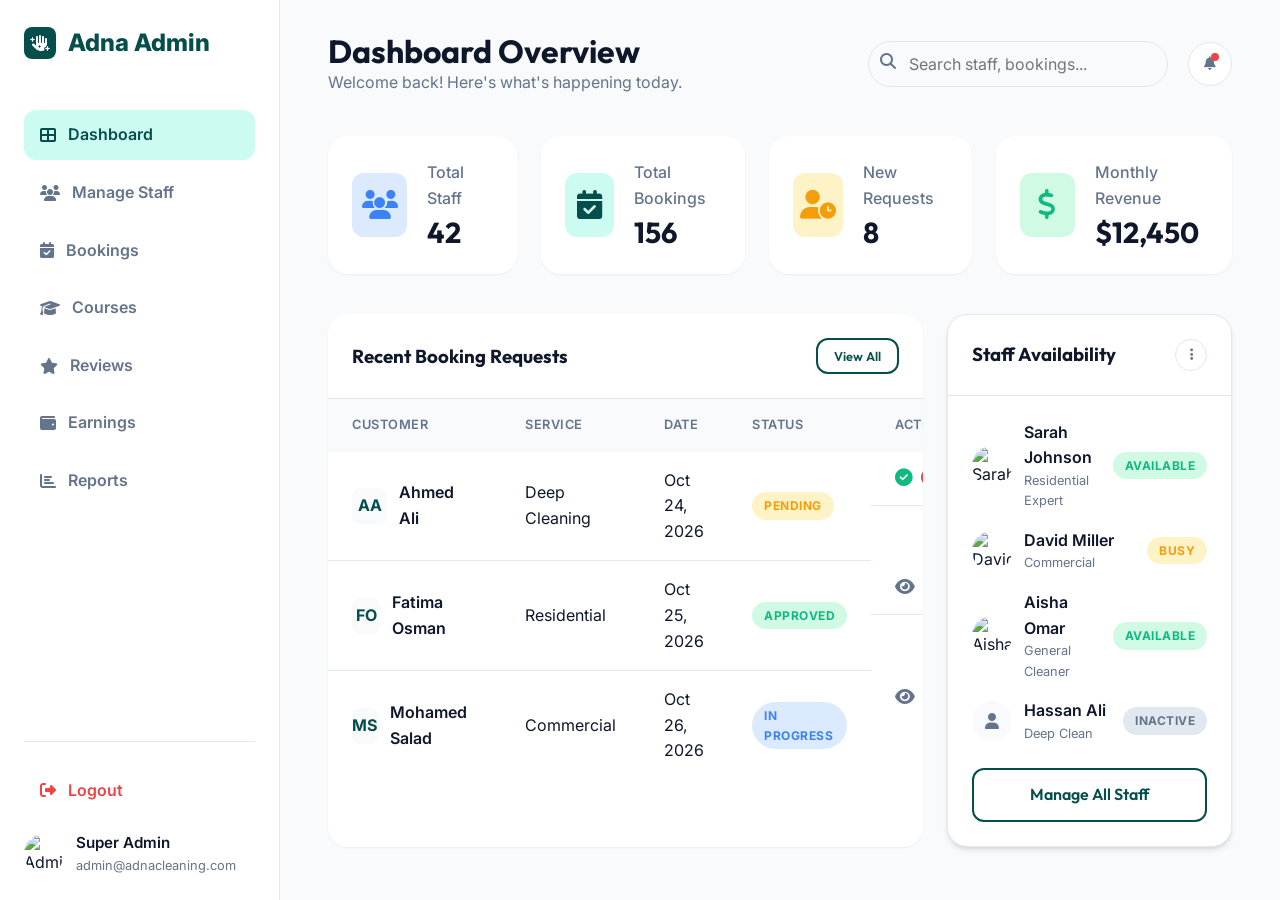
==== admin.html @ 14b56b82 "Initial commit" ====
<!DOCTYPE html>
<html lang="en">
<head>
    <meta charset="UTF-8">
    <meta name="viewport" content="width=device-width, initial-scale=1.0">
    <title>Admin Dashboard - Adna Cleaning</title>
    <link rel="stylesheet" href="style.css">
    <link rel="stylesheet" href="https://cdnjs.cloudflare.com/ajax/libs/font-awesome/6.4.0/css/all.min.css">
</head>
<body class="dashboard-layout">

    <!-- Sidebar -->
    <aside class="sidebar">
        <div class="sidebar-logo">
            <div class="icon-box" style="background: var(--primary); color: white; width: 32px; height: 32px; border-radius: 8px; display: flex; align-items: center; justify-content: center; font-size: 1rem;">
                <i class="fas fa-hand-sparkles"></i>
            </div>
            Adna Admin
        </div>
        
        <nav class="nav-menu">
            <a href="#" class="nav-item active"><i class="fas fa-th-large"></i> Dashboard</a>
            <a href="#" class="nav-item"><i class="fas fa-users"></i> Manage Staff</a>
            <a href="#" class="nav-item"><i class="fas fa-calendar-check"></i> Bookings</a>
            <a href="#" class="nav-item"><i class="fas fa-graduation-cap"></i> Courses</a>
            <a href="#" class="nav-item"><i class="fas fa-star"></i> Reviews</a>
            <a href="#" class="nav-item"><i class="fas fa-wallet"></i> Earnings</a>
            <a href="#" class="nav-item"><i class="fas fa-chart-bar"></i> Reports</a>
        </nav>
        
        <div class="sidebar-footer">
            <a href="login.html" class="nav-item" style="color: var(--danger);"><i class="fas fa-sign-out-alt"></i> Logout</a>
            <div style="margin-top: 16px;">
                <div class="user-profile-sm">
                    <img src="https://ui-avatars.com/api/?name=Admin+User&background=0d9488&color=fff" alt="Admin">
                    <div>
                        <p>Super Admin</p>
                        <p>admin@adnacleaning.com</p>
                    </div>
                </div>
            </div>
        </div>
    </aside>

    <!-- Main Content -->
    <main class="main-content">
        
        <!-- Topbar -->
        <header class="topbar">
            <div>
                <h1 class="page-title">Dashboard Overview</h1>
                <p style="color: var(--text-muted);">Welcome back! Here's what's happening today.</p>
            </div>
            
            <div class="topbar-actions">
                <div style="position: relative;">
                    <i class="fas fa-search" style="position: absolute; left: 12px; top: 12px; color: var(--text-muted);"></i>
                    <input type="text" class="form-control" style="padding-left: 40px; border-radius: var(--radius-full); width: 300px;" placeholder="Search staff, bookings...">
                </div>
                
                <button class="icon-btn">
                    <i class="fas fa-bell"></i>
                    <span class="notification-dot"></span>
                </button>
            </div>
        </header>
        
        <!-- Metrics -->
        <div class="metrics-grid">
            <div class="metric-card animate-fade-in delay-100">
                <div class="metric-icon blue"><i class="fas fa-users"></i></div>
                <div class="metric-info">
                    <p>Total Staff</p>
                    <h3>42</h3>
                </div>
            </div>
            
            <div class="metric-card animate-fade-in delay-200">
                <div class="metric-icon teal"><i class="fas fa-calendar-check"></i></div>
                <div class="metric-info">
                    <p>Total Bookings</p>
                    <h3>156</h3>
                </div>
            </div>
            
            <div class="metric-card animate-fade-in delay-300">
                <div class="metric-icon orange"><i class="fas fa-user-clock"></i></div>
                <div class="metric-info">
                    <p>New Requests</p>
                    <h3>8</h3>
                </div>
            </div>
            
            <div class="metric-card animate-fade-in delay-300">
                <div class="metric-icon green"><i class="fas fa-dollar-sign"></i></div>
                <div class="metric-info">
                    <p>Monthly Revenue</p>
                    <h3>$12,450</h3>
                </div>
            </div>
        </div>
        
        <!-- Content Grid -->
        <div class="grid grid-cols-3 gap-6 animate-fade-in delay-300">
            <!-- Recent Bookings Table -->
            <div class="table-wrapper" style="grid-column: span 2;">
                <div class="table-header">
                    <h3>Recent Booking Requests</h3>
                    <a href="#" class="btn btn-outline" style="padding: 6px 16px; font-size: 0.8rem;">View All</a>
                </div>
                <table>
                    <thead>
                        <tr>
                            <th>Customer</th>
                            <th>Service</th>
                            <th>Date</th>
                            <th>Status</th>
                            <th>Actions</th>
                        </tr>
                    </thead>
                    <tbody>
                        <tr>
                            <td>
                                <div class="td-user">
                                    <div style="width: 36px; height: 36px; border-radius: 8px; background: var(--bg-main); display: flex; align-items: center; justify-content: center; font-weight: bold; color: var(--primary);">AA</div>
                                    <span>Ahmed Ali</span>
                                </div>
                            </td>
                            <td>Deep Cleaning</td>
                            <td>Oct 24, 2026</td>
                            <td><span class="badge badge-warning">Pending</span></td>
                            <td class="actions">
                                <button title="Approve" style="color: var(--success);"><i class="fas fa-check-circle"></i></button>
                                <button title="Reject" style="color: var(--danger);"><i class="fas fa-times-circle"></i></button>
                            </td>
                        </tr>
                        <tr>
                            <td>
                                <div class="td-user">
                                    <div style="width: 36px; height: 36px; border-radius: 8px; background: var(--bg-main); display: flex; align-items: center; justify-content: center; font-weight: bold; color: var(--primary);">FO</div>
                                    <span>Fatima Osman</span>
                                </div>
                            </td>
                            <td>Residential</td>
                            <td>Oct 25, 2026</td>
                            <td><span class="badge badge-success">Approved</span></td>
                            <td class="actions">
                                <button title="View Details"><i class="fas fa-eye"></i></button>
                            </td>
                        </tr>
                        <tr>
                            <td>
                                <div class="td-user">
                                    <div style="width: 36px; height: 36px; border-radius: 8px; background: var(--bg-main); display: flex; align-items: center; justify-content: center; font-weight: bold; color: var(--primary);">MS</div>
                                    <span>Mohamed Salad</span>
                                </div>
                            </td>
                            <td>Commercial</td>
                            <td>Oct 26, 2026</td>
                            <td><span class="badge badge-info">In Progress</span></td>
                            <td class="actions">
                                <button title="View Details"><i class="fas fa-eye"></i></button>
                            </td>
                        </tr>
                    </tbody>
                </table>
            </div>
            
            <!-- Staff Overview -->
            <div class="card" style="padding: 0; overflow: hidden;">
                <div class="table-header">
                    <h3>Staff Availability</h3>
                    <button class="icon-btn" style="width: 32px; height: 32px;"><i class="fas fa-ellipsis-v"></i></button>
                </div>
                <div style="padding: 24px;">
                    <div style="display: flex; align-items: center; justify-content: space-between; margin-bottom: 16px;">
                        <div class="td-user">
                            <img src="https://images.unsplash.com/photo-1573496359142-b8d87734a5a2?auto=format&fit=crop&q=80&w=100" alt="Sarah">
                            <div>
                                <span>Sarah Johnson</span>
                                <p style="font-size: 0.8rem; color: var(--text-muted);">Residential Expert</p>
                            </div>
                        </div>
                        <span class="badge badge-success">Available</span>
                    </div>
                    
                    <div style="display: flex; align-items: center; justify-content: space-between; margin-bottom: 16px;">
                        <div class="td-user">
                            <img src="https://images.unsplash.com/photo-1560250097-0b93528c311a?auto=format&fit=crop&q=80&w=100" alt="David">
                            <div>
                                <span>David Miller</span>
                                <p style="font-size: 0.8rem; color: var(--text-muted);">Commercial</p>
                            </div>
                        </div>
                        <span class="badge badge-warning">Busy</span>
                    </div>
                    
                    <div style="display: flex; align-items: center; justify-content: space-between; margin-bottom: 16px;">
                        <div class="td-user">
                            <img src="https://images.unsplash.com/photo-1580489944761-15a19d654956?auto=format&fit=crop&q=80&w=100" alt="Aisha">
                            <div>
                                <span>Aisha Omar</span>
                                <p style="font-size: 0.8rem; color: var(--text-muted);">General Cleaner</p>
                            </div>
                        </div>
                        <span class="badge badge-success">Available</span>
                    </div>
                    
                    <div style="display: flex; align-items: center; justify-content: space-between;">
                        <div class="td-user">
                            <div style="width: 40px; height: 40px; border-radius: 50%; background: var(--bg-main); display: flex; align-items: center; justify-content: center; font-weight: bold; color: var(--text-muted);"><i class="fas fa-user"></i></div>
                            <div>
                                <span>Hassan Ali</span>
                                <p style="font-size: 0.8rem; color: var(--text-muted);">Deep Clean</p>
                            </div>
                        </div>
                        <span class="badge" style="background: var(--border); color: var(--text-muted);">Inactive</span>
                    </div>
                    
                    <a href="#" class="btn btn-outline" style="width: 100%; margin-top: 24px; text-align: center;">Manage All Staff</a>
                </div>
            </div>
        </div>
        
    </main>

</body>
</html>
---- style.css ----
@import url('https://fonts.googleapis.com/css2?family=Outfit:wght@300;400;500;600;700;800&family=Inter:wght@400;500;600&display=swap');

:root {
    /* Color Palette */
    --primary: #064e4b; /* Deep Teal */
    --primary-light: #0d9488;
    --secondary: #14b8a6; /* Vibrant Teal */
    --secondary-light: #ccfbf1;
    --accent: #f59e0b; /* Amber */
    --bg-main: #f8fafc;
    --bg-card: #ffffff;
    --text-main: #0f172a;
    --text-muted: #64748b;
    --border: #e2e8f0;
    
    /* Status Colors */
    --success: #10b981;
    --success-bg: #d1fae5;
    --warning: #f59e0b;
    --warning-bg: #fef3c7;
    --danger: #ef4444;
    --danger-bg: #fee2e2;
    --info: #3b82f6;
    --info-bg: #dbeafe;

    /* Typography */
    --font-heading: 'Outfit', sans-serif;
    --font-body: 'Inter', sans-serif;

    /* Shadows & Effects */
    --shadow-sm: 0 1px 2px 0 rgb(0 0 0 / 0.05);
    --shadow-md: 0 4px 6px -1px rgb(0 0 0 / 0.1), 0 2px 4px -2px rgb(0 0 0 / 0.1);
    --shadow-lg: 0 10px 15px -3px rgb(0 0 0 / 0.1), 0 4px 6px -4px rgb(0 0 0 / 0.05);
    --shadow-xl: 0 20px 25px -5px rgb(0 0 0 / 0.1), 0 8px 10px -6px rgb(0 0 0 / 0.1);
    --shadow-glow: 0 0 20px rgba(20, 184, 166, 0.3);
    
    --radius-sm: 8px;
    --radius-md: 12px;
    --radius-lg: 20px;
    --radius-full: 9999px;
    
    --transition: all 0.3s cubic-bezier(0.4, 0, 0.2, 1);
}

/* Reset */
* {
    margin: 0;
    padding: 0;
    box-sizing: border-box;
}

body {
    font-family: var(--font-body);
    background-color: var(--bg-main);
    color: var(--text-main);
    line-height: 1.6;
    -webkit-font-smoothing: antialiased;
}

h1, h2, h3, h4, h5, h6 {
    font-family: var(--font-heading);
    font-weight: 700;
    line-height: 1.2;
    color: var(--text-main);
}

a {
    text-decoration: none;
    color: inherit;
    transition: var(--transition);
}

ul {
    list-style: none;
}

img {
    max-width: 100%;
    height: auto;
    display: block;
}

/* Layout Utilities */
.container {
    max-width: 1280px;
    margin: 0 auto;
    padding: 0 24px;
}

.flex { display: flex; }
.flex-col { flex-direction: column; }
.items-center { align-items: center; }
.justify-between { justify-content: space-between; }
.justify-center { justify-content: center; }
.gap-1 { gap: 4px; }
.gap-2 { gap: 8px; }
.gap-3 { gap: 12px; }
.gap-4 { gap: 16px; }
.gap-6 { gap: 24px; }
.gap-8 { gap: 32px; }

.grid { display: grid; }
.grid-cols-2 { grid-template-columns: repeat(2, 1fr); }
.grid-cols-3 { grid-template-columns: repeat(3, 1fr); }
.grid-cols-4 { grid-template-columns: repeat(4, 1fr); }

/* Components */
.btn {
    display: inline-flex;
    align-items: center;
    justify-content: center;
    gap: 8px;
    padding: 12px 24px;
    border-radius: var(--radius-md);
    font-family: var(--font-heading);
    font-weight: 600;
    font-size: 1rem;
    cursor: pointer;
    border: none;
    outline: none;
    transition: var(--transition);
}

.btn-primary {
    background-color: var(--primary);
    color: white;
    box-shadow: 0 4px 14px rgba(6, 78, 75, 0.3);
}

.btn-primary:hover {
    background-color: var(--primary-light);
    transform: translateY(-2px);
    box-shadow: 0 6px 20px rgba(6, 78, 75, 0.4);
}

.btn-secondary {
    background-color: var(--secondary-light);
    color: var(--primary);
}

.btn-secondary:hover {
    background-color: var(--secondary);
    color: white;
    transform: translateY(-2px);
}

.btn-outline {
    background-color: transparent;
    color: var(--primary);
    border: 2px solid var(--primary);
}

.btn-outline:hover {
    background-color: var(--primary);
    color: white;
}

.card {
    background: var(--bg-card);
    border-radius: var(--radius-lg);
    padding: 32px;
    box-shadow: var(--shadow-md);
    border: 1px solid var(--border);
    transition: var(--transition);
}

.card:hover {
    box-shadow: var(--shadow-xl);
    transform: translateY(-5px);
}

.badge {
    display: inline-flex;
    align-items: center;
    padding: 4px 12px;
    border-radius: var(--radius-full);
    font-size: 0.75rem;
    font-weight: 700;
    text-transform: uppercase;
    letter-spacing: 0.5px;
}

.badge-success { background: var(--success-bg); color: var(--success); }
.badge-warning { background: var(--warning-bg); color: var(--warning); }
.badge-danger { background: var(--danger-bg); color: var(--danger); }
.badge-info { background: var(--info-bg); color: var(--info); }

/* Form Elements */
.form-group {
    margin-bottom: 20px;
}

.form-label {
    display: block;
    margin-bottom: 8px;
    font-weight: 500;
    color: var(--text-main);
    font-size: 0.9rem;
}

.form-control {
    width: 100%;
    padding: 12px 16px;
    border-radius: var(--radius-md);
    border: 1px solid var(--border);
    background-color: var(--bg-main);
    font-family: var(--font-body);
    font-size: 1rem;
    color: var(--text-main);
    transition: var(--transition);
}

.form-control:focus {
    outline: none;
    border-color: var(--secondary);
    box-shadow: 0 0 0 3px var(--secondary-light);
    background-color: var(--bg-card);
}

textarea.form-control {
    min-height: 120px;
    resize: vertical;
}

/* Animations */
@keyframes fadeIn {
    from { opacity: 0; transform: translateY(20px); }
    to { opacity: 1; transform: translateY(0); }
}

.animate-fade-in {
    animation: fadeIn 0.8s cubic-bezier(0.4, 0, 0.2, 1) forwards;
}

.delay-100 { animation-delay: 100ms; }
.delay-200 { animation-delay: 200ms; }
.delay-300 { animation-delay: 300ms; }

/* ------------------------------------- */
/* Page Specific: Landing Page          */
/* ------------------------------------- */

/* Navbar */
.navbar {
    position: fixed;
    top: 0;
    left: 0;
    width: 100%;
    height: 80px;
    background: rgba(255, 255, 255, 0.9);
    backdrop-filter: blur(10px);
    -webkit-backdrop-filter: blur(10px);
    border-bottom: 1px solid rgba(226, 232, 240, 0.8);
    z-index: 1000;
    display: flex;
    align-items: center;
}

.navbar .container {
    display: flex;
    justify-content: space-between;
    align-items: center;
    width: 100%;
}

.nav-brand {
    display: flex;
    align-items: center;
    gap: 12px;
    font-family: var(--font-heading);
    font-size: 1.5rem;
    font-weight: 800;
    color: var(--primary);
}

.nav-brand .icon-box {
    width: 40px;
    height: 40px;
    background: var(--primary);
    color: white;
    border-radius: var(--radius-sm);
    display: flex;
    align-items: center;
    justify-content: center;
    font-size: 1.2rem;
}

.nav-links {
    display: flex;
    gap: 32px;
    align-items: center;
}

.nav-links a {
    font-weight: 600;
    color: var(--text-muted);
    font-size: 0.95rem;
}

.nav-links a:hover {
    color: var(--primary);
}

/* Hero Section */
.hero {
    padding: 160px 0 100px;
    background: linear-gradient(135deg, var(--bg-main) 0%, #e0f2fe 100%);
    min-height: 100vh;
    display: flex;
    align-items: center;
    position: relative;
    overflow: hidden;
}

.hero::before {
    content: '';
    position: absolute;
    top: -10%;
    right: -5%;
    width: 50vw;
    height: 50vw;
    background: radial-gradient(circle, rgba(20,184,166,0.15) 0%, rgba(255,255,255,0) 70%);
    border-radius: 50%;
    z-index: 0;
}

.hero .container {
    display: grid;
    grid-template-columns: 1fr 1fr;
    gap: 60px;
    align-items: center;
    position: relative;
    z-index: 1;
}

.hero-content h1 {
    font-size: 4.5rem;
    letter-spacing: -1px;
    margin-bottom: 24px;
}

.hero-content h1 span {
    color: var(--secondary);
    position: relative;
}

.hero-content h1 span::after {
    content: '';
    position: absolute;
    bottom: 8px;
    left: 0;
    width: 100%;
    height: 12px;
    background: var(--secondary-light);
    z-index: -1;
    border-radius: 4px;
}

.hero-content p {
    font-size: 1.25rem;
    color: var(--text-muted);
    margin-bottom: 40px;
    max-width: 540px;
}

.hero-buttons {
    display: flex;
    gap: 16px;
}

.hero-image {
    position: relative;
}

.hero-image img {
    border-radius: var(--radius-lg);
    box-shadow: var(--shadow-xl);
    border: 8px solid white;
}

.floating-card {
    position: absolute;
    bottom: -30px;
    left: -40px;
    background: white;
    padding: 24px;
    border-radius: var(--radius-lg);
    box-shadow: var(--shadow-lg);
    display: flex;
    align-items: center;
    gap: 16px;
    animation: float 6s ease-in-out infinite;
}

@keyframes float {
    0% { transform: translateY(0px); }
    50% { transform: translateY(-15px); }
    100% { transform: translateY(0px); }
}

.floating-card .icon {
    width: 48px;
    height: 48px;
    background: var(--success-bg);
    color: var(--success);
    border-radius: var(--radius-sm);
    display: flex;
    align-items: center;
    justify-content: center;
    font-size: 1.5rem;
}

.floating-card .info p:first-child {
    font-size: 0.8rem;
    text-transform: uppercase;
    font-weight: 700;
    color: var(--text-muted);
}

.floating-card .info p:last-child {
    font-family: var(--font-heading);
    font-weight: 700;
    font-size: 1.2rem;
}

/* Services Section */
.services {
    padding: 100px 0;
    background: white;
}

.section-header {
    text-align: center;
    max-width: 600px;
    margin: 0 auto 60px;
}

.section-header .subtitle {
    color: var(--secondary);
    font-weight: 700;
    text-transform: uppercase;
    letter-spacing: 2px;
    font-size: 0.9rem;
    margin-bottom: 12px;
    display: block;
}

.section-header h2 {
    font-size: 3rem;
}

.service-card {
    text-align: center;
    padding: 48px 32px;
    border: 1px solid var(--border);
}

.service-card .icon {
    width: 80px;
    height: 80px;
    margin: 0 auto 24px;
    border-radius: var(--radius-md);
    display: flex;
    align-items: center;
    justify-content: center;
    font-size: 2.5rem;
    transition: var(--transition);
}

.service-card:hover .icon {
    transform: scale(1.1);
}

.service-card h3 {
    font-size: 1.5rem;
    margin-bottom: 16px;
}

.service-card p {
    color: var(--text-muted);
    margin-bottom: 24px;
}

.service-card a {
    color: var(--primary);
    font-weight: 600;
    display: inline-flex;
    align-items: center;
    gap: 8px;
}

.service-card a:hover {
    gap: 12px;
}

/* Staff Section */
.staff-preview {
    padding: 100px 0;
    background: var(--bg-main);
}

.staff-grid {
    display: grid;
    grid-template-columns: repeat(4, 1fr);
    gap: 32px;
}

.staff-member {
    background: white;
    border-radius: var(--radius-lg);
    overflow: hidden;
    box-shadow: var(--shadow-sm);
    transition: var(--transition);
}

.staff-member:hover {
    box-shadow: var(--shadow-lg);
    transform: translateY(-5px);
}

.staff-img {
    height: 240px;
    width: 100%;
    object-fit: cover;
}

.staff-info {
    padding: 24px;
}

.staff-info h4 {
    font-size: 1.25rem;
    margin-bottom: 4px;
}

.staff-info p.role {
    color: var(--secondary);
    font-weight: 500;
    font-size: 0.9rem;
    margin-bottom: 16px;
}

.staff-meta {
    display: flex;
    justify-content: space-between;
    align-items: center;
    padding-top: 16px;
    border-top: 1px solid var(--border);
}

.staff-meta .rating {
    color: var(--accent);
    font-weight: 600;
    display: flex;
    align-items: center;
    gap: 4px;
}

.staff-meta .price {
    font-family: var(--font-heading);
    font-weight: 700;
    color: var(--primary);
}

/* Footer */
.footer {
    background: var(--primary);
    color: white;
    padding: 80px 0 40px;
}

.footer-grid {
    display: grid;
    grid-template-columns: 2fr 1fr 1fr 1.5fr;
    gap: 60px;
    margin-bottom: 60px;
}

.footer-brand h2 {
    font-size: 2rem;
    margin-bottom: 16px;
    display: flex;
    align-items: center;
    gap: 12px;
}

.footer-brand p {
    color: #99f6e4;
    margin-bottom: 24px;
    max-width: 300px;
}

.social-links {
    display: flex;
    gap: 16px;
}

.social-links a {
    width: 40px;
    height: 40px;
    background: rgba(255,255,255,0.1);
    border-radius: 50%;
    display: flex;
    align-items: center;
    justify-content: center;
}

.social-links a:hover {
    background: var(--secondary);
}

.footer h4 {
    font-size: 1.2rem;
    margin-bottom: 24px;
}

.footer-links li {
    margin-bottom: 12px;
}

.footer-links a {
    color: #99f6e4;
}

.footer-links a:hover {
    color: white;
    padding-left: 8px;
}

.footer-contact li {
    display: flex;
    gap: 12px;
    margin-bottom: 16px;
    color: #99f6e4;
}

.footer-bottom {
    text-align: center;
    padding-top: 32px;
    border-top: 1px solid rgba(255,255,255,0.1);
    color: #99f6e4;
    font-size: 0.9rem;
}

/* ------------------------------------- */
/* Dashboard & Login Layouts            */
/* ------------------------------------- */

/* Login Page Layout */
.auth-wrapper {
    min-height: 100vh;
    display: flex;
    background: var(--bg-main);
}

.auth-sidebar {
    width: 45%;
    background: linear-gradient(135deg, var(--primary), var(--primary-light));
    color: white;
    padding: 60px;
    display: flex;
    flex-direction: column;
    justify-content: space-between;
}

.auth-content {
    flex: 1;
    display: flex;
    align-items: center;
    justify-content: center;
    padding: 40px;
}

.auth-form-container {
    width: 100%;
    max-width: 440px;
    background: white;
    padding: 48px;
    border-radius: var(--radius-lg);
    box-shadow: var(--shadow-lg);
}

.role-tabs {
    display: flex;
    gap: 8px;
    background: var(--bg-main);
    padding: 6px;
    border-radius: var(--radius-md);
    margin-bottom: 32px;
}

.role-tab {
    flex: 1;
    text-align: center;
    padding: 10px;
    border-radius: var(--radius-sm);
    font-weight: 600;
    cursor: pointer;
    transition: var(--transition);
}

.role-tab.active {
    background: white;
    color: var(--primary);
    box-shadow: var(--shadow-sm);
}

/* Dashboard Global Layout */
.dashboard-layout {
    display: flex;
    min-height: 100vh;
    background: var(--bg-main);
}

.sidebar {
    width: 280px;
    background: white;
    border-right: 1px solid var(--border);
    position: fixed;
    height: 100vh;
    padding: 24px;
    display: flex;
    flex-direction: column;
    z-index: 100;
}

.sidebar-logo {
    font-size: 1.5rem;
    font-weight: 800;
    color: var(--primary);
    display: flex;
    align-items: center;
    gap: 12px;
    margin-bottom: 48px;
}

.nav-menu {
    display: flex;
    flex-direction: column;
    gap: 8px;
    flex: 1;
}

.nav-item {
    display: flex;
    align-items: center;
    gap: 12px;
    padding: 12px 16px;
    border-radius: var(--radius-md);
    color: var(--text-muted);
    font-weight: 600;
    transition: var(--transition);
}

.nav-item:hover, .nav-item.active {
    background: var(--secondary-light);
    color: var(--primary);
}

.sidebar-footer {
    border-top: 1px solid var(--border);
    padding-top: 24px;
    margin-top: auto;
}

.user-profile-sm {
    display: flex;
    align-items: center;
    gap: 12px;
}

.user-profile-sm img {
    width: 40px;
    height: 40px;
    border-radius: 50%;
    object-fit: cover;
}

.user-profile-sm div p:first-child {
    font-weight: 600;
    font-size: 0.95rem;
}
.user-profile-sm div p:last-child {
    font-size: 0.8rem;
    color: var(--text-muted);
}

.main-content {
    flex: 1;
    margin-left: 280px;
    padding: 32px 48px;
}

.topbar {
    display: flex;
    justify-content: space-between;
    align-items: center;
    margin-bottom: 40px;
}

.page-title {
    font-size: 2rem;
}

.topbar-actions {
    display: flex;
    align-items: center;
    gap: 20px;
}

.icon-btn {
    width: 44px;
    height: 44px;
    border-radius: 50%;
    background: white;
    border: 1px solid var(--border);
    display: flex;
    align-items: center;
    justify-content: center;
    color: var(--text-muted);
    cursor: pointer;
    transition: var(--transition);
    position: relative;
}

.icon-btn:hover {
    border-color: var(--primary);
    color: var(--primary);
}

.notification-dot {
    position: absolute;
    top: 10px;
    right: 12px;
    width: 8px;
    height: 8px;
    background: var(--danger);
    border-radius: 50%;
}

/* Dashboard Metrics Grid */
.metrics-grid {
    display: grid;
    grid-template-columns: repeat(4, 1fr);
    gap: 24px;
    margin-bottom: 40px;
}

.metric-card {
    background: white;
    padding: 24px;
    border-radius: var(--radius-lg);
    box-shadow: var(--shadow-sm);
    display: flex;
    align-items: center;
    gap: 20px;
}

.metric-icon {
    width: 64px;
    height: 64px;
    border-radius: var(--radius-md);
    display: flex;
    align-items: center;
    justify-content: center;
    font-size: 1.8rem;
}

.metric-icon.blue { background: var(--info-bg); color: var(--info); }
.metric-icon.green { background: var(--success-bg); color: var(--success); }
.metric-icon.orange { background: var(--warning-bg); color: var(--warning); }
.metric-icon.teal { background: var(--secondary-light); color: var(--primary); }

.metric-info p {
    color: var(--text-muted);
    font-weight: 500;
    margin-bottom: 4px;
}

.metric-info h3 {
    font-size: 1.8rem;
}

/* Tables */
.table-wrapper {
    background: white;
    border-radius: var(--radius-lg);
    box-shadow: var(--shadow-sm);
    overflow: hidden;
}

.table-header {
    padding: 24px;
    border-bottom: 1px solid var(--border);
    display: flex;
    justify-content: space-between;
    align-items: center;
}

table {
    width: 100%;
    border-collapse: collapse;
}

th {
    background: var(--bg-main);
    padding: 16px 24px;
    text-align: left;
    font-weight: 600;
    color: var(--text-muted);
    text-transform: uppercase;
    font-size: 0.8rem;
    letter-spacing: 0.5px;
}

td {
    padding: 16px 24px;
    border-bottom: 1px solid var(--border);
    vertical-align: middle;
}

tr:last-child td {
    border-bottom: none;
}

.td-user {
    display: flex;
    align-items: center;
    gap: 12px;
}

.td-user img {
    width: 40px;
    height: 40px;
    border-radius: 50%;
    object-fit: cover;
}

.td-user span {
    font-weight: 600;
}

.actions {
    display: flex;
    gap: 8px;
}

.actions button {
    background: none;
    border: none;
    color: var(--text-muted);
    cursor: pointer;
    font-size: 1.1rem;
    transition: var(--transition);
}

.actions button:hover {
    color: var(--primary);
}

/* Booking Layout */
.booking-page {
    background: var(--bg-main);
    padding: 120px 0 80px;
    min-height: 100vh;
}

.booking-container {
    max-width: 800px;
    margin: 0 auto;
    background: white;
    border-radius: var(--radius-lg);
    box-shadow: var(--shadow-lg);
    padding: 48px;
}

.booking-header {
    text-align: center;
    margin-bottom: 40px;
}

/* Responsive */
@media (max-width: 1024px) {
    .hero .container { grid-template-columns: 1fr; text-align: center; }
    .hero-buttons { justify-content: center; }
    .floating-card { display: none; }
    .metrics-grid { grid-template-columns: repeat(2, 1fr); }
    .staff-grid { grid-template-columns: repeat(2, 1fr); }
    .auth-wrapper { flex-direction: column; }
    .auth-sidebar, .auth-content { width: 100%; }
}

@media (max-width: 768px) {
    .sidebar { display: none; }
    .main-content { margin-left: 0; padding: 24px; }
    .grid-cols-2, .grid-cols-3, .grid-cols-4, .staff-grid { grid-template-columns: 1fr; }
    .footer-grid { grid-template-columns: 1fr; }
    .metrics-grid { grid-template-columns: 1fr; }
    .table-wrapper { overflow-x: auto; }
}
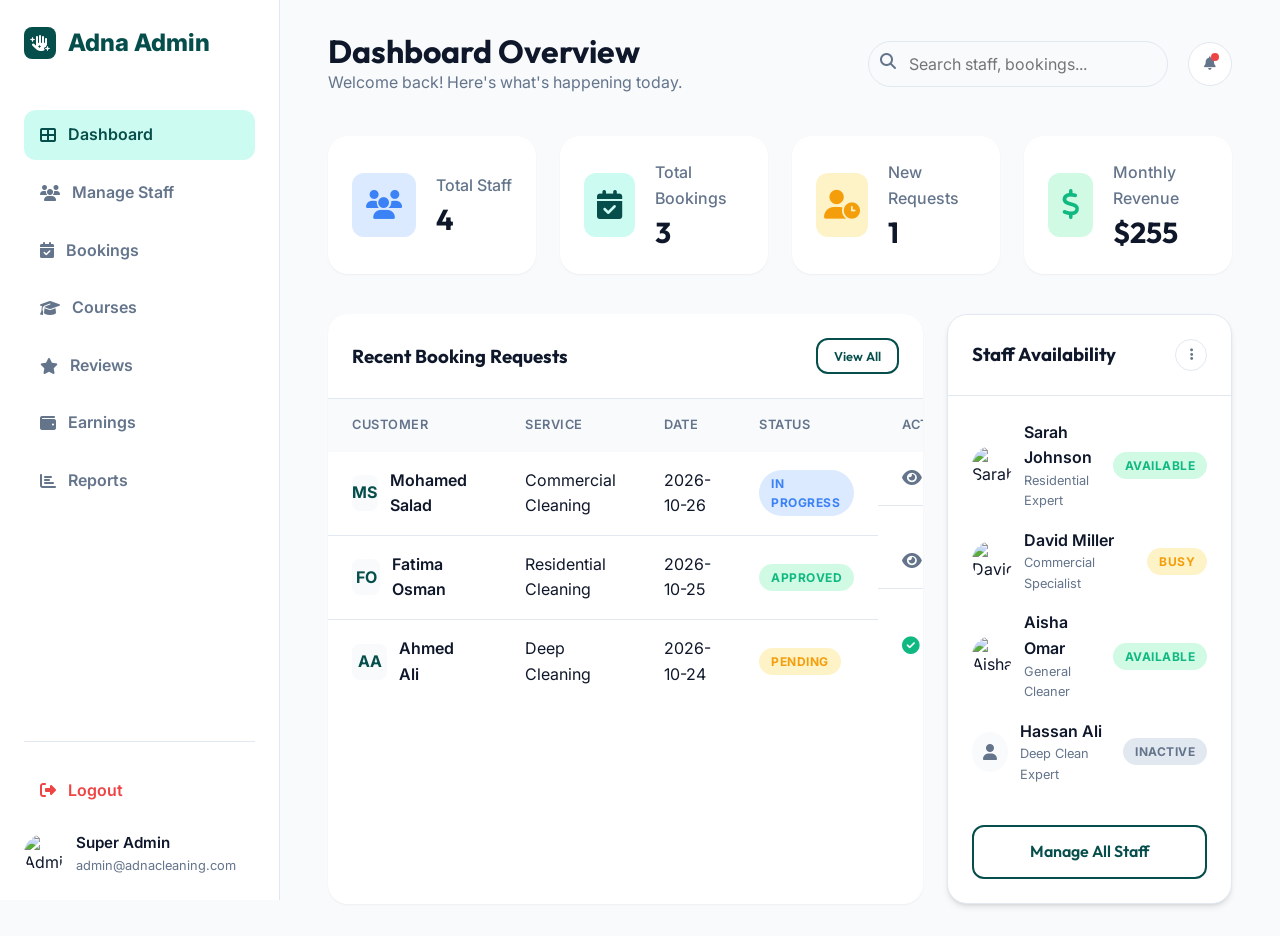
==== commit e531ffd4: "Add full SPA sidebar functionality and new section data" ====
--- a/admin.html
+++ b/admin.html
@@ -65,13 +65,16 @@
             </div>
         </header>
         
+        <!-- DASHBOARD SECTION -->
+        <div id="view-dashboard" class="admin-view">
+        
         <!-- Metrics -->
         <div class="metrics-grid">
             <div class="metric-card animate-fade-in delay-100">
                 <div class="metric-icon blue"><i class="fas fa-users"></i></div>
                 <div class="metric-info">
                     <p>Total Staff</p>
-                    <h3>42</h3>
+                    <h3><span id="metric_staff">42</span></h3>
                 </div>
             </div>
             
@@ -79,7 +82,7 @@
                 <div class="metric-icon teal"><i class="fas fa-calendar-check"></i></div>
                 <div class="metric-info">
                     <p>Total Bookings</p>
-                    <h3>156</h3>
+                    <h3><span id="metric_bookings">156</span></h3>
                 </div>
             </div>
             
@@ -87,7 +90,7 @@
                 <div class="metric-icon orange"><i class="fas fa-user-clock"></i></div>
                 <div class="metric-info">
                     <p>New Requests</p>
-                    <h3>8</h3>
+                    <h3><span id="metric_requests">8</span></h3>
                 </div>
             </div>
             
@@ -95,7 +98,7 @@
                 <div class="metric-icon green"><i class="fas fa-dollar-sign"></i></div>
                 <div class="metric-info">
                     <p>Monthly Revenue</p>
-                    <h3>$12,450</h3>
+                    <h3 id="metric_revenue">$12,450</h3>
                 </div>
             </div>
         </div>
@@ -118,50 +121,8 @@
                             <th>Actions</th>
                         </tr>
                     </thead>
-                    <tbody>
-                        <tr>
-                            <td>
-                                <div class="td-user">
-                                    <div style="width: 36px; height: 36px; border-radius: 8px; background: var(--bg-main); display: flex; align-items: center; justify-content: center; font-weight: bold; color: var(--primary);">AA</div>
-                                    <span>Ahmed Ali</span>
-                                </div>
-                            </td>
-                            <td>Deep Cleaning</td>
-                            <td>Oct 24, 2026</td>
-                            <td><span class="badge badge-warning">Pending</span></td>
-                            <td class="actions">
-                                <button title="Approve" style="color: var(--success);"><i class="fas fa-check-circle"></i></button>
-                                <button title="Reject" style="color: var(--danger);"><i class="fas fa-times-circle"></i></button>
-                            </td>
-                        </tr>
-                        <tr>
-                            <td>
-                                <div class="td-user">
-                                    <div style="width: 36px; height: 36px; border-radius: 8px; background: var(--bg-main); display: flex; align-items: center; justify-content: center; font-weight: bold; color: var(--primary);">FO</div>
-                                    <span>Fatima Osman</span>
-                                </div>
-                            </td>
-                            <td>Residential</td>
-                            <td>Oct 25, 2026</td>
-                            <td><span class="badge badge-success">Approved</span></td>
-                            <td class="actions">
-                                <button title="View Details"><i class="fas fa-eye"></i></button>
-                            </td>
-                        </tr>
-                        <tr>
-                            <td>
-                                <div class="td-user">
-                                    <div style="width: 36px; height: 36px; border-radius: 8px; background: var(--bg-main); display: flex; align-items: center; justify-content: center; font-weight: bold; color: var(--primary);">MS</div>
-                                    <span>Mohamed Salad</span>
-                                </div>
-                            </td>
-                            <td>Commercial</td>
-                            <td>Oct 26, 2026</td>
-                            <td><span class="badge badge-info">In Progress</span></td>
-                            <td class="actions">
-                                <button title="View Details"><i class="fas fa-eye"></i></button>
-                            </td>
-                        </tr>
+                    <tbody id="adminBookingsTable">
+                        <!-- Populated by JS -->
                     </tbody>
                 </table>
             </div>
@@ -172,57 +133,129 @@
                     <h3>Staff Availability</h3>
                     <button class="icon-btn" style="width: 32px; height: 32px;"><i class="fas fa-ellipsis-v"></i></button>
                 </div>
-                <div style="padding: 24px;">
-                    <div style="display: flex; align-items: center; justify-content: space-between; margin-bottom: 16px;">
-                        <div class="td-user">
-                            <img src="https://images.unsplash.com/photo-1573496359142-b8d87734a5a2?auto=format&fit=crop&q=80&w=100" alt="Sarah">
-                            <div>
-                                <span>Sarah Johnson</span>
-                                <p style="font-size: 0.8rem; color: var(--text-muted);">Residential Expert</p>
-                            </div>
+                <div id="adminStaffList" style="padding: 24px;">
+                    <!-- Populated by JS -->
+                </div>
+                <div style="padding: 0 24px 24px 24px;">
+                    <a href="#" class="btn btn-outline" style="width: 100%; text-align: center;">Manage All Staff</a>
+                </div>
+            </div>
+        </div>
+        </div> <!-- END DASHBOARD SECTION -->
+
+        <!-- MANAGE STAFF SECTION -->
+        <div id="view-manage-staff" class="admin-view" style="display: none; padding-top: 24px;">
+            <div class="table-header" style="background: white; padding: 24px; border-radius: var(--radius-md) var(--radius-md) 0 0; border-bottom: 1px solid var(--border);">
+                <h2>Manage Staff Members</h2>
+                <button class="btn btn-primary"><i class="fas fa-plus"></i> Add New Staff</button>
+            </div>
+            <div class="table-wrapper" style="border-radius: 0 0 var(--radius-md) var(--radius-md);">
+                <table>
+                    <thead>
+                        <tr>
+                            <th>Staff Member</th>
+                            <th>Role</th>
+                            <th>Status</th>
+                            <th>Actions</th>
+                        </tr>
+                    </thead>
+                    <tbody id="fullStaffTable">
+                        <!-- Populated by JS -->
+                    </tbody>
+                </table>
+            </div>
+        </div>
+
+        <!-- BOOKINGS SECTION -->
+        <div id="view-bookings" class="admin-view" style="display: none; padding-top: 24px;">
+            <div class="table-header" style="background: white; padding: 24px; border-radius: var(--radius-md) var(--radius-md) 0 0; border-bottom: 1px solid var(--border);">
+                <h2>All Bookings</h2>
+            </div>
+            <div class="table-wrapper" style="border-radius: 0 0 var(--radius-md) var(--radius-md);">
+                <table>
+                    <thead>
+                        <tr>
+                            <th>Customer</th>
+                            <th>Service</th>
+                            <th>Date</th>
+                            <th>Assigned To</th>
+                            <th>Status</th>
+                        </tr>
+                    </thead>
+                    <tbody id="fullBookingsTable">
+                        <!-- Populated by JS -->
+                    </tbody>
+                </table>
+            </div>
+        </div>
+
+        <!-- COURSES SECTION -->
+        <div id="view-courses" class="admin-view" style="display: none; padding-top: 24px;">
+            <div class="card">
+                <h2>Training Courses</h2>
+                <p style="color: var(--text-muted); margin-top: 8px;">Manage staff training programs here.</p>
+                <div style="margin-top: 24px; padding: 40px; text-align: center; background: var(--bg-main); border-radius: var(--radius-md); border: 1px dashed var(--border);">
+                    <i class="fas fa-graduation-cap" style="font-size: 3rem; color: var(--text-muted); margin-bottom: 16px;"></i>
+                    <h3>No courses created yet</h3>
+                    <button class="btn btn-outline" style="margin-top: 16px;">Create First Course</button>
+                </div>
+            </div>
+        </div>
+
+        <!-- REVIEWS SECTION -->
+        <div id="view-reviews" class="admin-view" style="display: none; padding-top: 24px;">
+            <div class="card">
+                <h2>Customer Reviews</h2>
+                <p style="color: var(--text-muted); margin-top: 8px;">Recent feedback from your clients.</p>
+                <div style="margin-top: 24px; display: flex; gap: 16px;">
+                    <div style="flex: 1; padding: 24px; border: 1px solid var(--border); border-radius: var(--radius-md);">
+                        <div style="display: flex; justify-content: space-between; margin-bottom: 12px;">
+                            <strong>Ali Yasin</strong>
+                            <span style="color: var(--warning);"><i class="fas fa-star"></i><i class="fas fa-star"></i><i class="fas fa-star"></i><i class="fas fa-star"></i><i class="fas fa-star"></i></span>
                         </div>
-                        <span class="badge badge-success">Available</span>
-                    </div>
-                    
-                    <div style="display: flex; align-items: center; justify-content: space-between; margin-bottom: 16px;">
-                        <div class="td-user">
-                            <img src="https://images.unsplash.com/photo-1560250097-0b93528c311a?auto=format&fit=crop&q=80&w=100" alt="David">
-                            <div>
-                                <span>David Miller</span>
-                                <p style="font-size: 0.8rem; color: var(--text-muted);">Commercial</p>
-                            </div>
+                        <p style="font-size: 0.9rem;">"Excellent deep cleaning service! The team was very professional."</p>
+                    </div>
+                </div>
+            </div>
+        </div>
+
+        <!-- EARNINGS SECTION -->
+        <div id="view-earnings" class="admin-view" style="display: none; padding-top: 24px;">
+            <div class="card">
+                <h2>Financial Overview</h2>
+                <div class="metrics-grid" style="margin-top: 24px;">
+                    <div class="metric-card">
+                        <div class="metric-info">
+                            <p>Total Revenue</p>
+                            <h3 id="earnings-total">$12,450</h3>
                         </div>
-                        <span class="badge badge-warning">Busy</span>
-                    </div>
-                    
-                    <div style="display: flex; align-items: center; justify-content: space-between; margin-bottom: 16px;">
-                        <div class="td-user">
-                            <img src="https://images.unsplash.com/photo-1580489944761-15a19d654956?auto=format&fit=crop&q=80&w=100" alt="Aisha">
-                            <div>
-                                <span>Aisha Omar</span>
-                                <p style="font-size: 0.8rem; color: var(--text-muted);">General Cleaner</p>
-                            </div>
+                    </div>
+                    <div class="metric-card">
+                        <div class="metric-info">
+                            <p>Pending Payments</p>
+                            <h3>$850</h3>
                         </div>
-                        <span class="badge badge-success">Available</span>
-                    </div>
-                    
-                    <div style="display: flex; align-items: center; justify-content: space-between;">
-                        <div class="td-user">
-                            <div style="width: 40px; height: 40px; border-radius: 50%; background: var(--bg-main); display: flex; align-items: center; justify-content: center; font-weight: bold; color: var(--text-muted);"><i class="fas fa-user"></i></div>
-                            <div>
-                                <span>Hassan Ali</span>
-                                <p style="font-size: 0.8rem; color: var(--text-muted);">Deep Clean</p>
-                            </div>
-                        </div>
-                        <span class="badge" style="background: var(--border); color: var(--text-muted);">Inactive</span>
-                    </div>
-                    
-                    <a href="#" class="btn btn-outline" style="width: 100%; margin-top: 24px; text-align: center;">Manage All Staff</a>
+                    </div>
+                </div>
+            </div>
+        </div>
+
+        <!-- REPORTS SECTION -->
+        <div id="view-reports" class="admin-view" style="display: none; padding-top: 24px;">
+            <div class="card">
+                <h2>System Reports</h2>
+                <p style="color: var(--text-muted); margin-top: 8px;">Download monthly analytics and staff performance reports.</p>
+                <div style="margin-top: 24px; display: flex; flex-direction: column; gap: 12px;">
+                    <div style="padding: 16px; background: var(--bg-main); border-radius: var(--radius-md); display: flex; justify-content: space-between; align-items: center;">
+                        <span><i class="fas fa-file-pdf" style="color: var(--danger); margin-right: 8px;"></i> October Performance Report</span>
+                        <button class="btn btn-outline" style="padding: 4px 12px;">Download</button>
+                    </div>
                 </div>
             </div>
         </div>
         
     </main>
 
+    <script src="app.js"></script>
 </body>
 </html>
